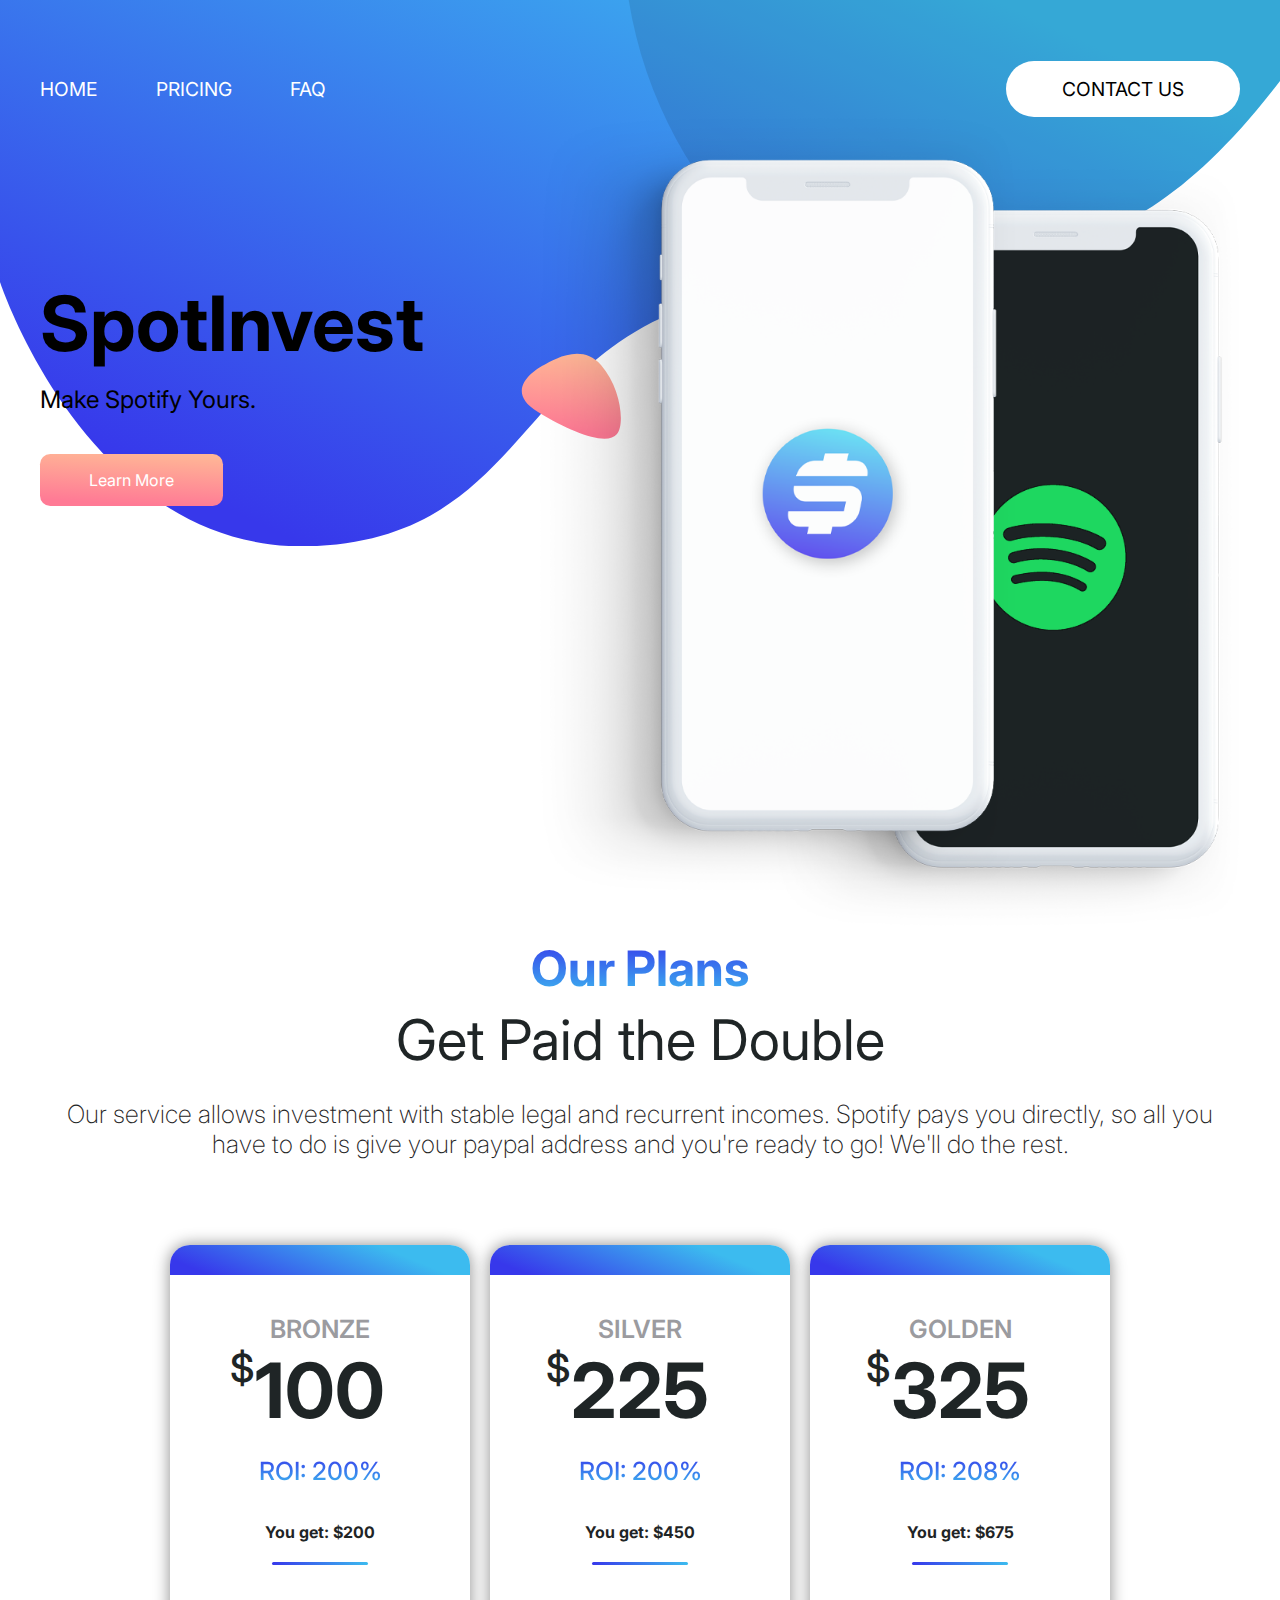
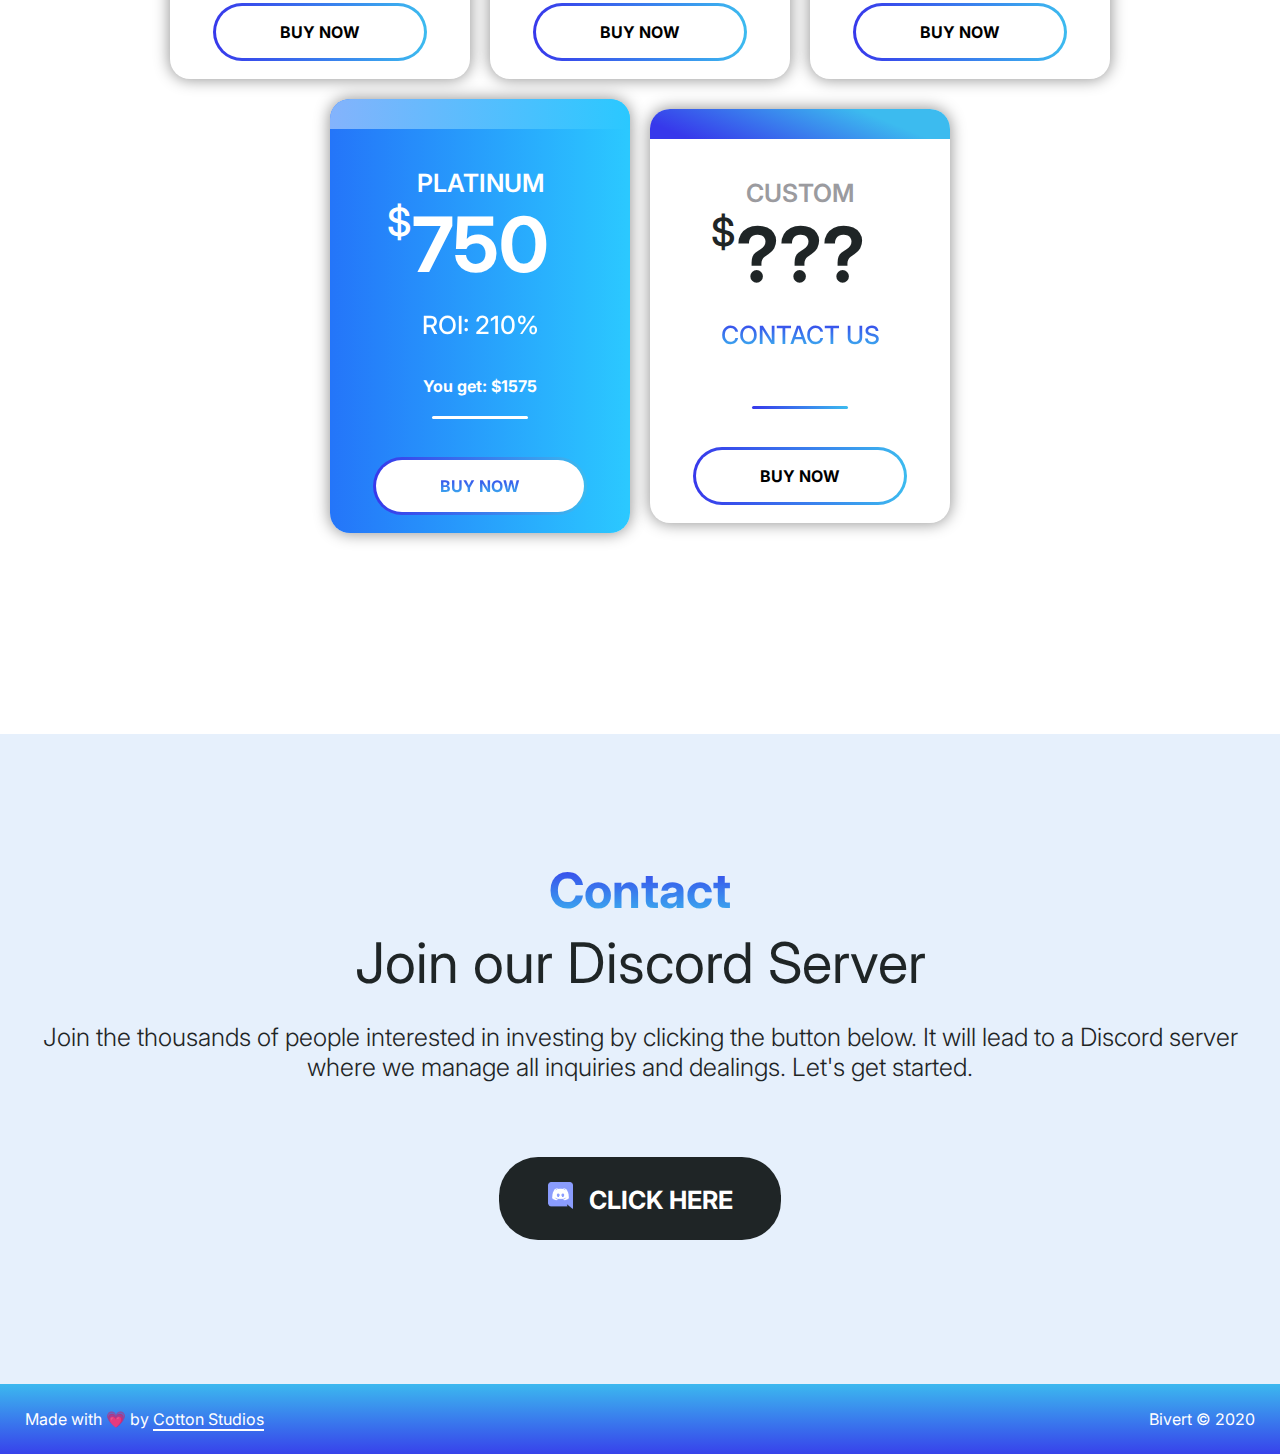
==== index.html @ c8260479 "Finished home page (Not mobile responsive yet)" ====
<!DOCTYPE html>
<html lang="en">

<head>
    <meta charset="UTF-8">
    <meta name="viewport" content="width=device-width, initial-scale=1.0">
    <title>Bivert's Website</title>
    <link rel="stylesheet" href="index.css">
    <link href="https://fonts.googleapis.com/icon?family=Material+Icons" rel="stylesheet">
</head>

<body>
    <!-- <svg id="background" data-name="Layer 1" xmlns="http://www.w3.org/2000/svg"
        xmlns:xlink="http://www.w3.org/1999/xlink" viewBox="0 0 1280 746.38">
        <defs>
            <style>
                .cls-1 {
                    fill: url(#linear-gradient);
                }

                .cls-2 {
                    fill: url(#linear-gradient-2);
                }

                .cls-3 {
                    opacity: 0.1;
                    isolation: isolate;
                }
            </style>
            <linearGradient id="linear-gradient" x1="353.73" y1="-19.08" x2="678.71" y2="692.23"
                gradientTransform="matrix(1, 0, 0, -1, 0, 748)" gradientUnits="userSpaceOnUse">
                <stop offset="0" stop-color="#3738eb" />
                <stop offset="1" stop-color="#3cbbef" />
            </linearGradient>
            <linearGradient id="linear-gradient-2" x1="573.9" y1="192.65" x2="569.92" y2="116.22"
                gradientTransform="matrix(1, 0, 0, -1, 0, 748)" gradientUnits="userSpaceOnUse">
                <stop offset="0" stop-color="#ffb696" />
                <stop offset="1" stop-color="#ff7a95" />
            </linearGradient>
        </defs>
        <path class="cls-1" d="M0,482S91,758,317,746,512,523,764,489s359-3,516-208V0H0" />
        <path class="cls-2" d="M617,634c-9.54,11.92-43,0-79-22s-2-43,6-47,37-23,57,0S625,624,617,634Z" />
        <path class="cls-3"
            d="M623,129c0,145.67,70.63,274.84,179.51,355.14,224.85-26.53,328.73-8.9,477.49-203.14V0H642.18A440.69,440.69,0,0,0,623,129Z" />
    </svg> -->
    <img src="images/Untitled-1-01.svg" alt="SVG background" id="svg-background">
    <svg id="mobile-background" xmlns="http://www.w3.org/2000/svg" viewBox="0 0 730 320">
        <path fill="#0099ff" fill-opacity="1"
            d="M0,256L40,224C80,192,160,128,240,122.7C320,117,400,171,480,165.3C560,160,640,96,720,96C800,96,880,160,960,165.3C1040,171,1120,117,1200,128C1280,139,1360,213,1400,250.7L1440,288L1440,0L1400,0C1360,0,1280,0,1200,0C1120,0,1040,0,960,0C880,0,800,0,720,0C640,0,560,0,480,0C400,0,320,0,240,0C160,0,80,0,40,0L0,0Z">
        </path>
    </svg>
    <div class="container">
        <header class="main-header">
            <nav class="main-nav">
                <ul class="navbar">
                    <li><a href="#" class=navbar-item>HOME</a></li>
                    <li><a href="#" class=navbar-item>PRICING</a></li>
                    <li><a href="#" class=navbar-item>FAQ</a></li>
                </ul>
            </nav>
            <a href="#" class="contact-button">CONTACT US</a>
        </header>
        <section class="call-to-action">
            <div class="call-to-action-text">
                <h1>SpotInvest</h1>
                <p>Make Spotify Yours.</p>
                <a href="#">Learn More</a>
            </div>
            <div class="call-to-action-photo">
                <img src="images/twophones.png" alt="">
            </div>
        </section>
        <div class="pricing-list">
            <div class="pricing-text">
                <h2>Our Plans</h2>
                <p>Get Paid the Double</p>
                <p>Our service allows investment with stable legal and recurrent incomes. Spotify pays you directly, so
                    all
                    you have to do is give your paypal address and you're ready to go! We'll do the rest.</p>
            </div>
            <div class="pricing-table">
                <div class="card">
                    <div class="table">
                        <div class="color-top"></div>
                        <span>BRONZE</span>
                        <div class="price"><span>$</span>100</div>
                        <div class="ROI">ROI: 200%</div>
                        <div class="you-get">You get: $200</div>
                        <hr>
                        <div class="border-radius-gradient">
                            <a href="#" class="buy-now">BUY NOW</a>
                        </div>
                    </div>
                </div>
                <div class="card">
                    <div class="table">
                        <div class="color-top"></div>
                        <span>SILVER</span>
                        <div class="price"><span>$</span>225</div>
                        <div class="ROI">ROI: 200%</div>
                        <div class="you-get">You get: $450</div>
                        <hr>
                        <div class="border-radius-gradient">
                            <a href="#" class="buy-now">BUY NOW</a>
                        </div>
                    </div>
                </div>
                <div class="card">
                    <div class="table">
                        <div class="color-top"></div>
                        <span>GOLDEN</span>
                        <div class="price"><span>$</span>325</div>
                        <div class="ROI">ROI: 208%</div>
                        <div class="you-get">You get: $675</div>
                        <hr>
                        <div class="border-radius-gradient">
                            <a href="#" class="buy-now">BUY NOW</a>
                        </div>
                    </div>
                </div>
                <div class="card important">
                    <div class="table">
                        <div class="color-top important-top"></div>
                        <span>PLATINUM</span>
                        <div class="price"><span>$</span>750</div>
                        <div class="ROI">ROI: 210%</div>
                        <div class="you-get">You get: $1575</div>
                        <hr>
                        <div class="border-radius-gradient">
                            <a href="#" class="buy-now"><span class = "important-button">BUY NOW</span> </a>
                        </div>
                    </div>
                </div>
                <div class="card cutom">
                    <div class="table">
                        <div class="color-top"></div>
                        <span>CUSTOM</span>
                        <div class="price"><span>$</span>???</div>
                        <div class="ROI">CONTACT US</div>
                        <div class="you-get"></div>
                        <hr>
                        <div class="border-radius-gradient">
                            <a href="#" class="buy-now">BUY NOW</a>
                        </div>
                    </div>
                </div>
            </div>
        </div>
    </div>
        <section class = "bottom">
            <div class="bottom-text container">
                <h2>Contact</h2>
                <p>Join our Discord Server</p>
                <p>Join the thousands of people interested in investing by clicking the button below. It will lead to a
                    Discord server where we manage all inquiries and dealings. Let's get started.</p>
                    <a href="#" class="discord-button"><img src="images/discord.png" alt="Discord logo">CLICK HERE</a>
            </div>
        </section>

        <footer>
            <p>Made with &#128151; by <a href = "https://discordapp.com/invite/85ZFBNj">Cotton Studios</a></p>
            <p>Bivert &copy; 2020</p>
        </footer>
</body>

</html>
---- index.css ----
@import url('https://fonts.googleapis.com/css2?family=Inter:wght@100;200;300;400;500;600;700;800;900&display=swap');
*, *::before, *::after {
    box-sizing: border-box;
}

body {
    position: relative;
    margin: 0;
    padding: 0;
    font-family: 'Inter', sans-serif;
}

#background {
    width: 100%;
    position: absolute;
    z-index: -1;
}

#svg-background {
    top: -200px;
    width: 100%;
    position: absolute;
    height: auto;
    z-index: -1;
}

#mobile-background {
    display: none;
}

.container {
    max-width: 1200px;
    margin: 0 auto;
}

.main-header {
    font-size: 1.2rem;
    margin: 0;
    padding-top: 3.815rem;
    color: white;
    display: flex;
    justify-content: space-between;
    align-items: center;
}

.main-nav .navbar {
    display: flex;
    justify-content: center;
    align-items: center;
    list-style: none;
    margin: 0;
    padding: 0;
}

.main-nav .navbar a {
    padding-right: 3.052em;
    text-decoration: none;
    color: white;
}

.main-header .contact-button {
    text-decoration: none;
    color: black;
    background-color: white;
    padding: 1rem 3.5rem;
    border-radius: 3.815rem;
}

.call-to-action {
    display: flex;
    justify-content: space-between;
    /* min-height: 100vh; */
}

.call-to-action .call-to-action-text {
    margin-top: 10rem;
}

.call-to-action .call-to-action-text h1 {
    font-family: 'Inter', sans-serif;
    font-size: 4.768rem;
    font-weight: 700;
    color: white;
    margin: 0;
}

.call-to-action .call-to-action-text p {
    color: white;
    font-size: 1.512rem;
    margin-top: 1rem;
}

.call-to-action .call-to-action-text a {
    display: inline-block;
    background: linear-gradient(182.98deg, #FFB696 4.4%, #FF7A95 89.52%);
    text-decoration: none;
    padding: 1rem 3.052rem;
    border-radius: 0.64rem;
    color: white;
    margin-top: 1rem;
}

.call-to-action-photo img {
    width: 100%;
    max-width: 700px;
}

.pricing-list {
    padding-bottom: 5.96rem;
}

.pricing-list .pricing-text {
    text-align: center;
    margin: 0 auto 4.768rem;
    /* max-width: 85%; */
}

.pricing-list .pricing-text h2 {
    margin: 0.512rem;
    font-size: 3.052rem;
    background: -webkit-linear-gradient(#3738EB, #3CBBEF);
    -webkit-background-clip: text;
    -webkit-text-fill-color: transparent;
}

.pricing-text>p:nth-child(2) {
    margin: 0;
    font-weight: 400;
    font-size: 3.5rem;
    color: #1f2526;
}

.pricing-text>p:nth-child(3) {
    font-weight: 200;
    font-size: 1.563rem;
    color: #1f2526;
}

.pricing-table {
    margin: 0 auto;
    max-width: 90%;
    display: flex;
    align-items: center;
    text-align: center;
    flex-wrap: wrap;
    justify-content: center;
}

.table {
    display: flex;
    justify-content: center;
    align-items: center;
    flex-direction: column;
}

.card {
    background-color: white;
    /* flex: 30%; */
    min-width: 300px;
    max-width: 30%;
    /* box-shadow: 0px 0px 5px 0px rgba(0, 0, 0, 0.50); */
    -webkit-box-shadow: 0px 0px 51px 2px rgba(0, 0, 0, 0.41);
    -moz-box-shadow: 0px 0px 51px 2px rgba(0, 0, 0, 0.41);
    box-shadow: 0px 0px 15px 1px rgba(0, 0, 0, 0.41);
    margin: 10px;
    transition: transform .2s;
    border-radius: 20px;
}

.color-top {
    border-top-left-radius: 20px;
    border-top-right-radius: 20px;
    height: 30px;
    width: 100%;
    background: linear-gradient(22.28deg, #3738EB 10.59%, #3CBBEF 75.17%);
}

.pricing-table>div>div>span {
    display: inline-block;
    color: #9b9b9f;
    font-weight: 600;
    font-size: 1.563rem;
    margin-top: 2.441rem;
}

.price {
    font-weight: 700;
    font-size: 4.768rem;
    color: #1f2526;
    position: relative;
    display: inline-block;
}

.price span {
    font-size: 2.441rem;
    position: absolute;
    left: -1.563rem;
    top: 0rem;
    font-weight: 500;
}

.ROI {
    background: -webkit-linear-gradient(#3738EB, #3CBBEF);
    -webkit-background-clip: text;
    -webkit-text-fill-color: transparent;
    font-weight: 500;
    font-size: 1.563rem;
    margin: 1.25rem 0;
}

.you-get {
    margin-top: 1rem;
    font-weight: 700;
    font-size: 1rem;
    color: #1f2526;
}

hr {
    margin: 1.25rem auto;
    width: 5.96rem;
    background: linear-gradient(to right, #3738EB, #3CBBEF);
    height: 3px;
    border-radius: 3px;
    border: 0;
}

.buy-now {
    margin: 0;
    text-decoration: none;
    color: black;
    font-weight: 700;
    background: white;
    width: 100%;
    border-radius: 2rem;
    padding: 1rem 4rem;
}

.border-radius-gradient {
    display: flex;
    align-items: center;
    max-width: 250px;
    position: relative;
    box-sizing: border-box;
    z-index: 1;
    color: #FFF;
    background: #000;
    background-clip: padding-box;
    border: solid 5px transparent;
    border-radius: 2rem;
    /* margin: 3rem auto; */
    margin: 1rem;
}

.border-radius-gradient:before {
    content: '';
    position: absolute;
    top: 0;
    right: 0;
    bottom: 0;
    left: 0;
    z-index: -1;
    margin: -3px;
    border-radius: inherit;
    background: linear-gradient(to right, #3738EB, #3CBBEF);
}

.important {
    background: linear-gradient(to right, #2475f9, #2bc9ff);
    color: white;
}

.important .table span, .important .table .price, .important .you-get, .important .table .ROI {
    color: white;
}

.important .table .ROI {
    background: white;
    -webkit-background-clip: text;
    -webkit-text-fill-color: transparent;
}

.important hr {
    
    margin: 1.25rem auto;
    width: 5.96rem;
    background: white;
    height: 3px;
    border-radius: 3px;
    border: 0;

}

.important-top {
    background: linear-gradient(to right, #84b3fc, #2ac8ff);
}

.important-button {
        background: -webkit-linear-gradient(#3738EB, #3CBBEF);
        -webkit-background-clip: text;
        -webkit-text-fill-color: transparent;
}
.bottom {
    background: #e6f0fc;
    padding: 7.451rem 0;
    margin-top: 5.96rem;
}

.bottom .bottom-text {
    text-align: center;
    margin: 0 auto;
    /* max-width: 85%; */
}

.bottom .bottom-text h2 {
    margin: 0.512rem;
    font-size: 3.052rem;
    background: -webkit-linear-gradient(#3738EB, #3CBBEF);
    -webkit-background-clip: text;
    -webkit-text-fill-color: transparent;
}

.bottom .bottom-text>p:nth-child(2) {
    margin: 0;
    font-weight: 400;
    font-size: 3.5rem;
    color: #1f2526;
}

.bottom .bottom-text>p:nth-child(3) {
    font-weight: 300;
    font-size: 1.563rem;
    color: #1f2526;
    padding-bottom: 1.563rem;
}

.discord-button {
    margin: 1.563rem;
    display: inline-block;
    text-decoration: none;
    color: white;
    font-size: 1.563rem;
    background-color: #1f2526;
    padding: 1.563rem 3.052rem;
    border-radius: 2.441rem;
    font-weight: 700;
}

.discord-button img {
    width: 100%;
    max-width: 1.563rem;
    margin-right: 1rem;
}

footer {
    margin: 0;
    padding: 0;
    background: linear-gradient(to top, #3742eb, #3cb8ef);
    display: flex;
    justify-content: space-between;
}

footer p {
    color: white;
    margin: 0;
    padding: 1.563rem;
}

footer a {
    text-decoration: none;
    color: white;
    border-bottom: 2px solid white;
}

@media (max-width: 1330px) {
    .call-to-action .call-to-action-text h1, .call-to-action .call-to-action-text p {
        color: black;
    }
}

@media (max-width: 780px) {
    /* .call-to-action {
        background: linear-gradient(22.28deg, #3738EB 10.59%, #3CBBEF 75.17%);
    } */
    #svg-background {
        display: none;
    }
    #mobile-background {
        display: block;
        position: absolute;
        z-index: -1;
    }
    .main-header {
        padding-top: 0;
    }
}
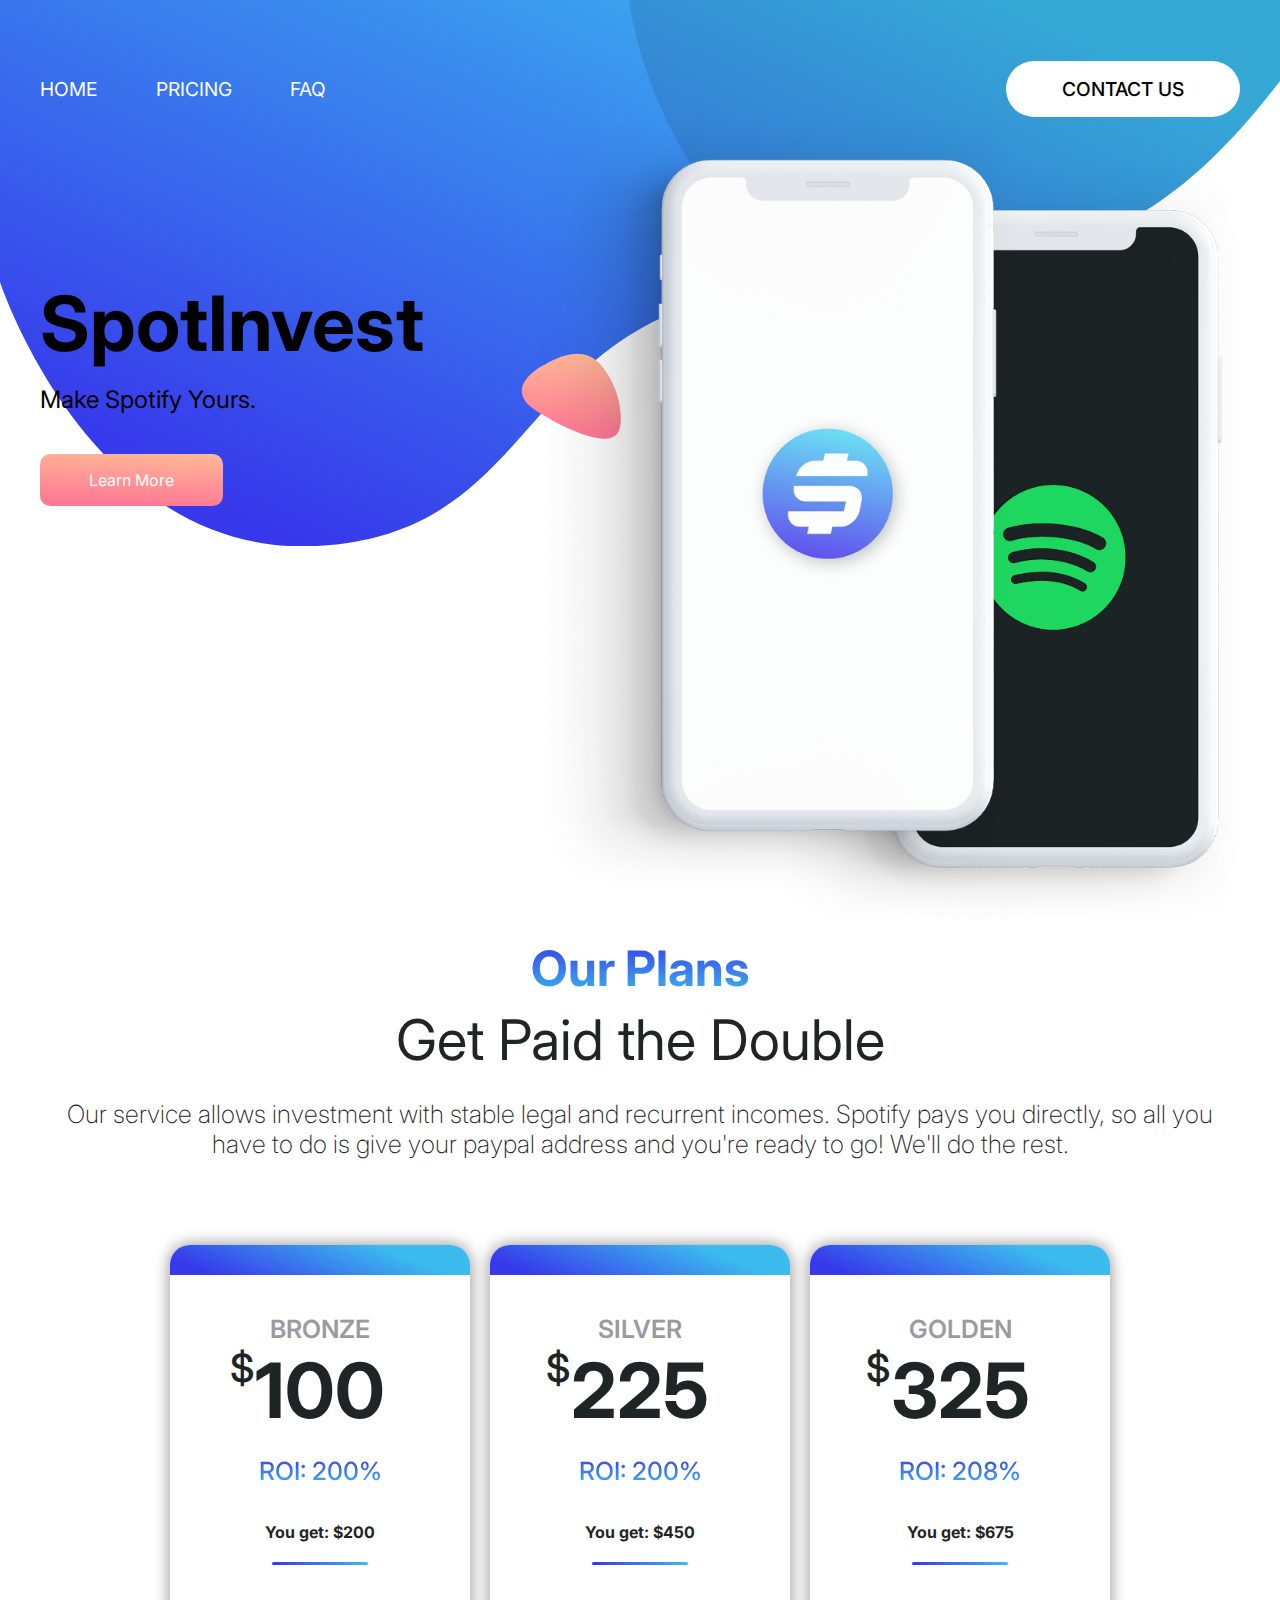
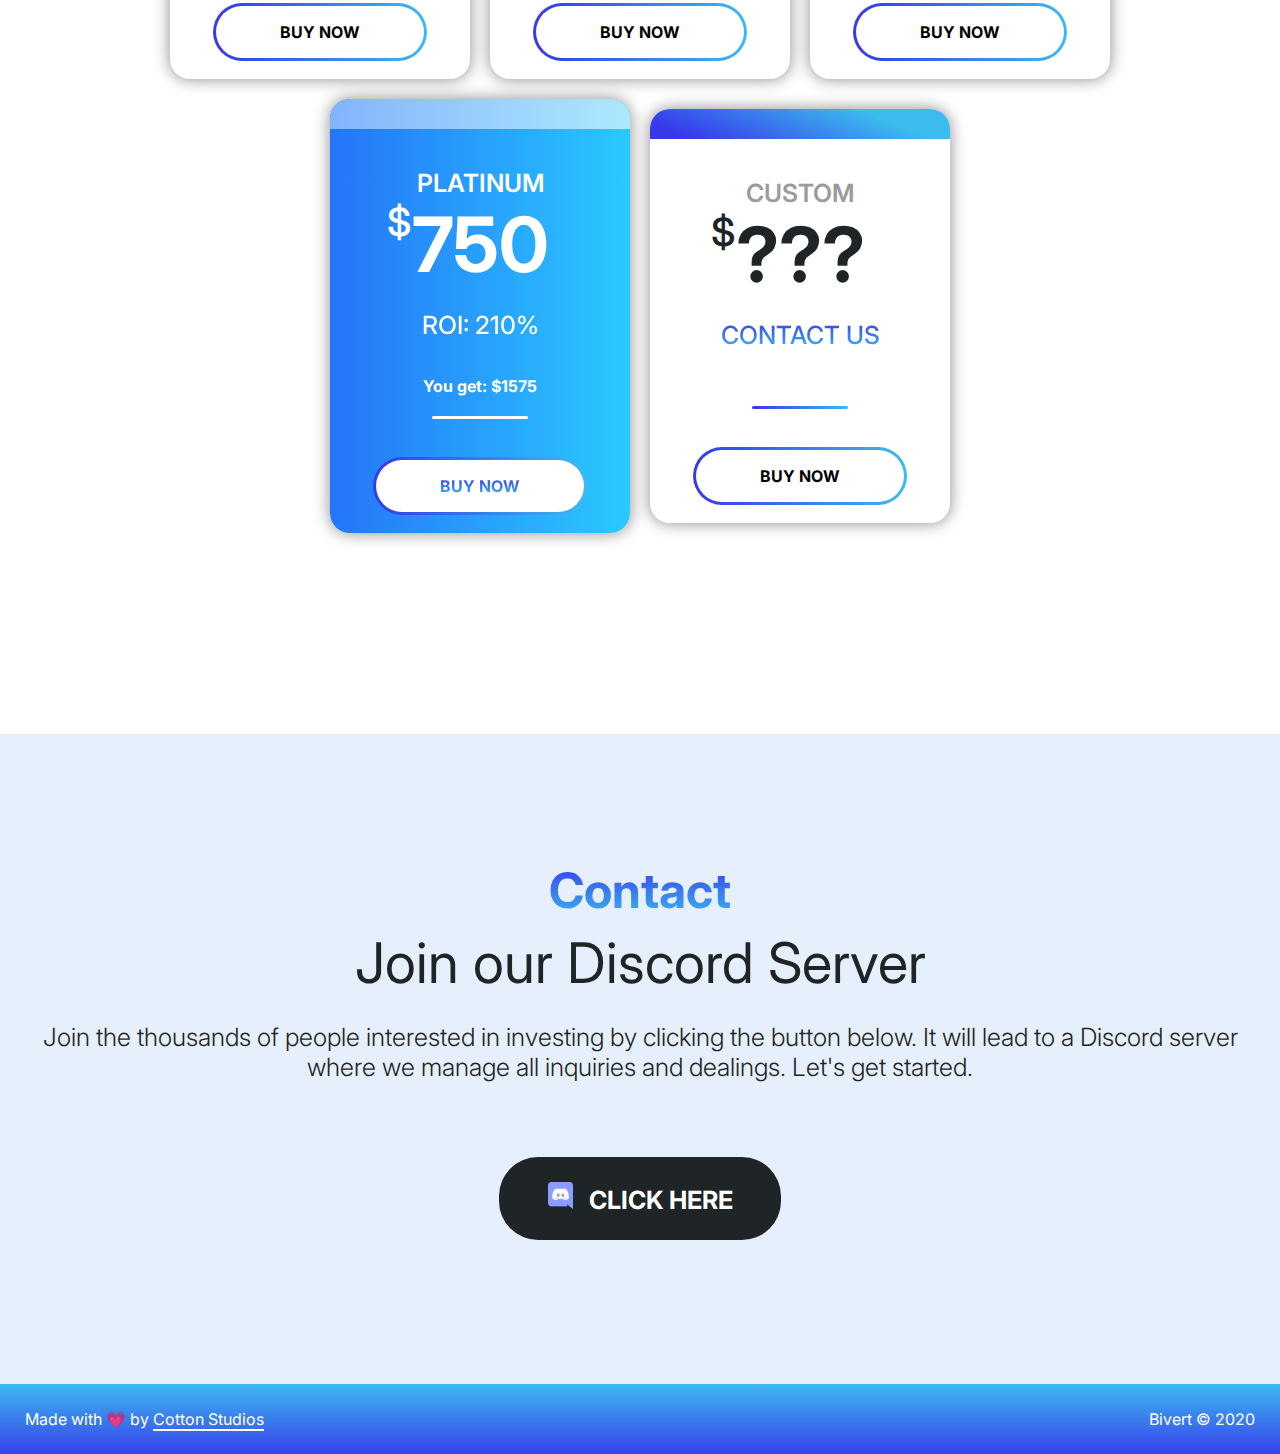
==== commit c3660123: "Added faq page" ====
--- a/index.html
+++ b/index.html
@@ -4,9 +4,11 @@
 <head>
     <meta charset="UTF-8">
     <meta name="viewport" content="width=device-width, initial-scale=1.0">
-    <title>Bivert's Website</title>
+    <title>SpotInvest</title>
     <link rel="stylesheet" href="index.css">
     <link href="https://fonts.googleapis.com/icon?family=Material+Icons" rel="stylesheet">
+    <link rel="stylesheet" href="styles.css">
+    <link rel="stylesheet" href="https://cdnjs.cloudflare.com/ajax/libs/animate.css/3.7.2/animate.min.css">
 </head>
 
 <body>
@@ -54,11 +56,11 @@
             <nav class="main-nav">
                 <ul class="navbar">
                     <li><a href="#" class=navbar-item>HOME</a></li>
-                    <li><a href="#" class=navbar-item>PRICING</a></li>
-                    <li><a href="#" class=navbar-item>FAQ</a></li>
+                    <li><a href="#pricing" class=navbar-item>PRICING</a></li>
+                    <li><a href="faq.html" class=navbar-item>FAQ</a></li>
                 </ul>
             </nav>
-            <a href="#" class="contact-button">CONTACT US</a>
+            <a href="#bottom" class="contact-button">CONTACT US</a>
         </header>
         <section class="call-to-action">
             <div class="call-to-action-text">
@@ -70,7 +72,7 @@
                 <img src="images/twophones.png" alt="">
             </div>
         </section>
-        <div class="pricing-list">
+        <div class="pricing-list" id="pricing">
             <div class="pricing-text">
                 <h2>Our Plans</h2>
                 <p>Get Paid the Double</p>
@@ -127,7 +129,7 @@
                         <div class="you-get">You get: $1575</div>
                         <hr>
                         <div class="border-radius-gradient">
-                            <a href="#" class="buy-now"><span class = "important-button">BUY NOW</span> </a>
+                            <a href="#" class="buy-now"><span class="important-button">BUY NOW</span> </a>
                         </div>
                     </div>
                 </div>
@@ -147,20 +149,20 @@
             </div>
         </div>
     </div>
-        <section class = "bottom">
-            <div class="bottom-text container">
-                <h2>Contact</h2>
-                <p>Join our Discord Server</p>
-                <p>Join the thousands of people interested in investing by clicking the button below. It will lead to a
-                    Discord server where we manage all inquiries and dealings. Let's get started.</p>
-                    <a href="#" class="discord-button"><img src="images/discord.png" alt="Discord logo">CLICK HERE</a>
-            </div>
-        </section>
+    <section class="bottom" id = "bottom">
+        <div class="bottom-text container">
+            <h2>Contact</h2>
+            <p>Join our Discord Server</p>
+            <p>Join the thousands of people interested in investing by clicking the button below. It will lead to a
+                Discord server where we manage all inquiries and dealings. Let's get started.</p>
+            <a href="#" class="discord-button animated pulse infinite"><img src="images/discord.png" alt="Discord logo">CLICK HERE</a>
+        </div>
+    </section>
 
-        <footer>
-            <p>Made with &#128151; by <a href = "https://discordapp.com/invite/85ZFBNj">Cotton Studios</a></p>
-            <p>Bivert &copy; 2020</p>
-        </footer>
+    <footer>
+        <p>Made with &#128151; by <a href="https://discordapp.com/invite/85ZFBNj">Cotton Studios</a></p>
+        <p>Bivert &copy; 2020</p>
+    </footer>
 </body>
 
 </html>--- a/index.css
+++ b/index.css
@@ -1,71 +1,3 @@
-@import url('https://fonts.googleapis.com/css2?family=Inter:wght@100;200;300;400;500;600;700;800;900&display=swap');
-*, *::before, *::after {
-    box-sizing: border-box;
-}
-
-body {
-    position: relative;
-    margin: 0;
-    padding: 0;
-    font-family: 'Inter', sans-serif;
-}
-
-#background {
-    width: 100%;
-    position: absolute;
-    z-index: -1;
-}
-
-#svg-background {
-    top: -200px;
-    width: 100%;
-    position: absolute;
-    height: auto;
-    z-index: -1;
-}
-
-#mobile-background {
-    display: none;
-}
-
-.container {
-    max-width: 1200px;
-    margin: 0 auto;
-}
-
-.main-header {
-    font-size: 1.2rem;
-    margin: 0;
-    padding-top: 3.815rem;
-    color: white;
-    display: flex;
-    justify-content: space-between;
-    align-items: center;
-}
-
-.main-nav .navbar {
-    display: flex;
-    justify-content: center;
-    align-items: center;
-    list-style: none;
-    margin: 0;
-    padding: 0;
-}
-
-.main-nav .navbar a {
-    padding-right: 3.052em;
-    text-decoration: none;
-    color: white;
-}
-
-.main-header .contact-button {
-    text-decoration: none;
-    color: black;
-    background-color: white;
-    padding: 1rem 3.5rem;
-    border-radius: 3.815rem;
-}
-
 .call-to-action {
     display: flex;
     justify-content: space-between;
@@ -233,6 +165,10 @@
     width: 100%;
     border-radius: 2rem;
     padding: 1rem 4rem;
+}
+
+.buy-now:hover {
+    background: linear-gradient(to right, #3738EB, #3CBBEF);
 }
 
 .border-radius-gradient {
@@ -269,6 +205,10 @@
     color: white;
 }
 
+.important .buy-now:hover {
+    background: linear-gradient(to bottom, #ffb196, #ff7b95);
+}
+
 .important .table span, .important .table .price, .important .you-get, .important .table .ROI {
     color: white;
 }
@@ -280,25 +220,24 @@
 }
 
 .important hr {
-    
     margin: 1.25rem auto;
     width: 5.96rem;
     background: white;
     height: 3px;
     border-radius: 3px;
     border: 0;
-
 }
 
 .important-top {
-    background: linear-gradient(to right, #84b3fc, #2ac8ff);
+    background: linear-gradient(to right, #84b3fc, #aee9fd);
 }
 
 .important-button {
-        background: -webkit-linear-gradient(#3738EB, #3CBBEF);
-        -webkit-background-clip: text;
-        -webkit-text-fill-color: transparent;
-}
+    background: -webkit-linear-gradient(#3738EB, #3CBBEF);
+    -webkit-background-clip: text;
+    -webkit-text-fill-color: transparent;
+}
+
 .bottom {
     background: #e6f0fc;
     padding: 7.451rem 0;
@@ -349,26 +288,6 @@
     width: 100%;
     max-width: 1.563rem;
     margin-right: 1rem;
-}
-
-footer {
-    margin: 0;
-    padding: 0;
-    background: linear-gradient(to top, #3742eb, #3cb8ef);
-    display: flex;
-    justify-content: space-between;
-}
-
-footer p {
-    color: white;
-    margin: 0;
-    padding: 1.563rem;
-}
-
-footer a {
-    text-decoration: none;
-    color: white;
-    border-bottom: 2px solid white;
 }
 
 @media (max-width: 1330px) {
--- a/styles.css
+++ b/styles.css
@@ -0,0 +1,114 @@
+@import url('https://fonts.googleapis.com/css2?family=Inter:wght@100;200;300;400;500;600;700;800;900&display=swap');
+*, *::before, *::after {
+    box-sizing: border-box;
+}
+
+body {
+    position: relative;
+    margin: 0;
+    padding: 0;
+    font-family: 'Inter', sans-serif;
+}
+
+#background {
+    width: 100%;
+    position: absolute;
+    z-index: -1;
+}
+#svg-background {
+    top: -200px;
+    width: 100%;
+    position: absolute;
+    height: auto;
+    z-index: -1;
+}
+
+#mobile-background {
+    display: none;
+}
+
+.container {
+    max-width: 1200px;
+    margin: 0 auto;
+}
+
+.main-header {
+    font-size: 1.2rem;
+    margin: 0;
+    padding-top: 3.815rem;
+    color: white;
+    display: flex;
+    justify-content: space-between;
+    align-items: center;
+}
+
+.main-nav .navbar {
+    display: flex;
+    justify-content: center;
+    align-items: center;
+    list-style: none;
+    margin: 0;
+    padding: 0;
+}
+
+.main-nav .navbar a {
+    padding-right: 3.052em;
+    text-decoration: none;
+    color: white;
+}
+
+.main-header .contact-button {
+    text-decoration: none;
+    color: black;
+    background-color: white;
+    padding: 1rem 3.5rem;
+    border-radius: 3.815rem;
+    font-weight: 500;
+}
+
+.contact-button:hover {
+    background: linear-gradient(to bottom, #ffb196, #ff7b95);
+}
+
+footer {
+    margin: 0;
+    padding: 0;
+    background: linear-gradient(to top, #3742eb, #3cb8ef);
+    display: flex;
+    justify-content: space-between;
+}
+
+footer p {
+    color: white;
+    margin: 0;
+    padding: 1.563rem;
+}
+
+footer a {
+    text-decoration: none;
+    color: white;
+    border-bottom: 2px solid white;
+}
+
+@media (max-width: 1330px) {
+    .call-to-action .call-to-action-text h1, .call-to-action .call-to-action-text p {
+        color: black;
+    }
+}
+
+@media (max-width: 780px) {
+    /* .call-to-action {
+        background: linear-gradient(22.28deg, #3738EB 10.59%, #3CBBEF 75.17%);
+    } */
+    #svg-background {
+        display: none;
+    }
+    #mobile-background {
+        display: block;
+        position: absolute;
+        z-index: -1;
+    }
+    .main-header {
+        padding-top: 0;
+    }
+}